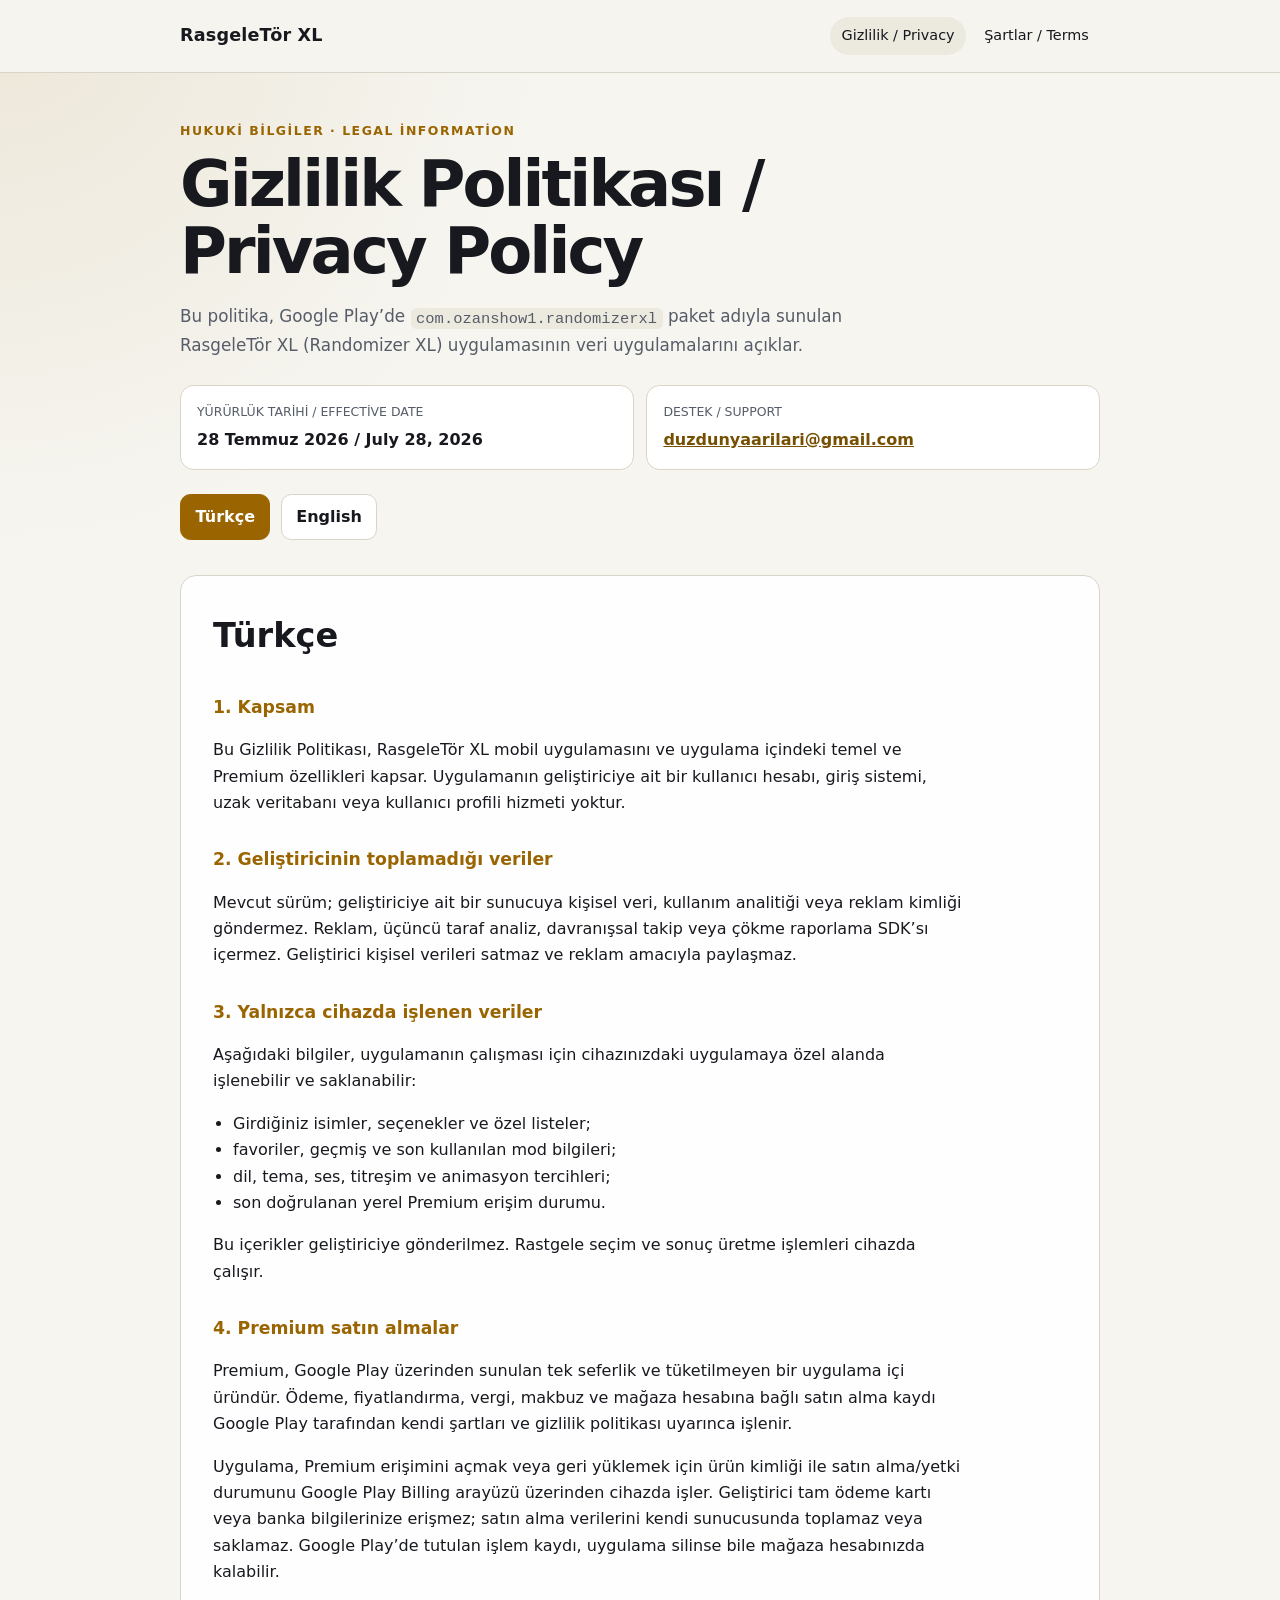
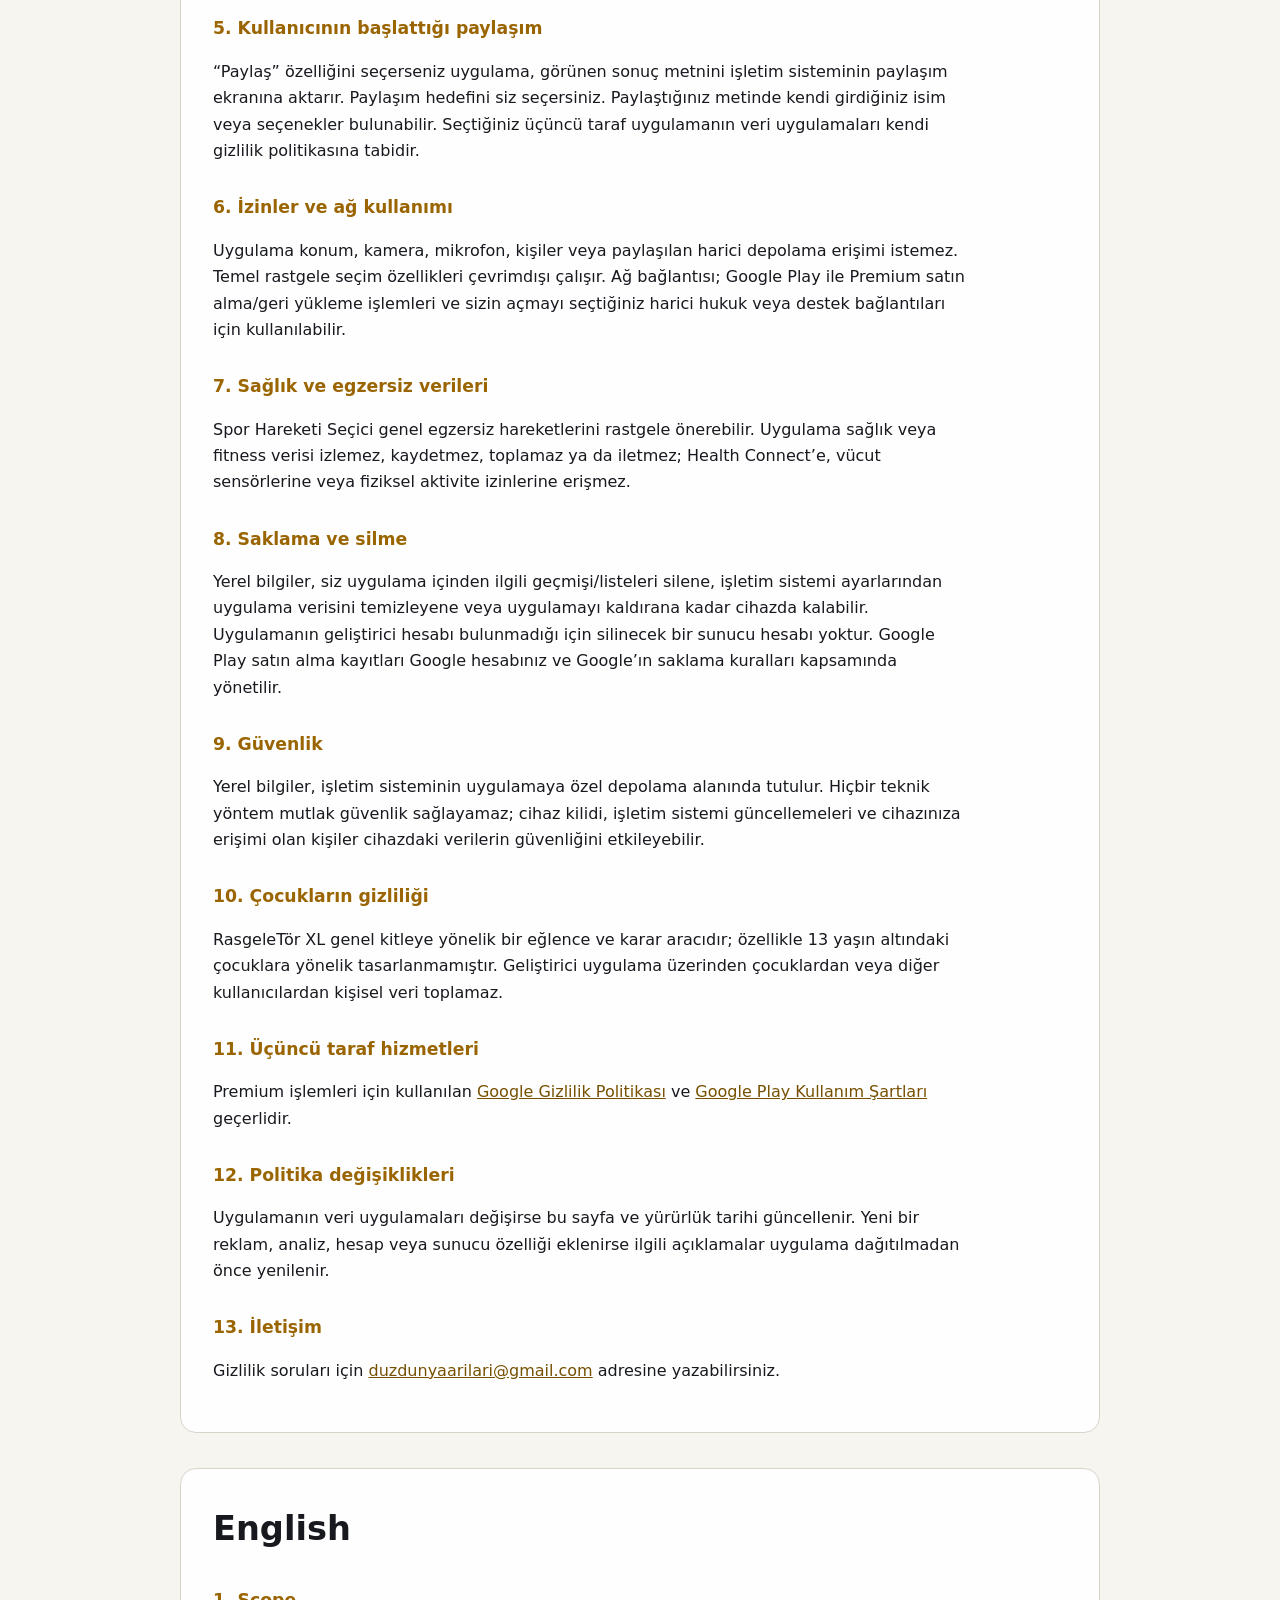
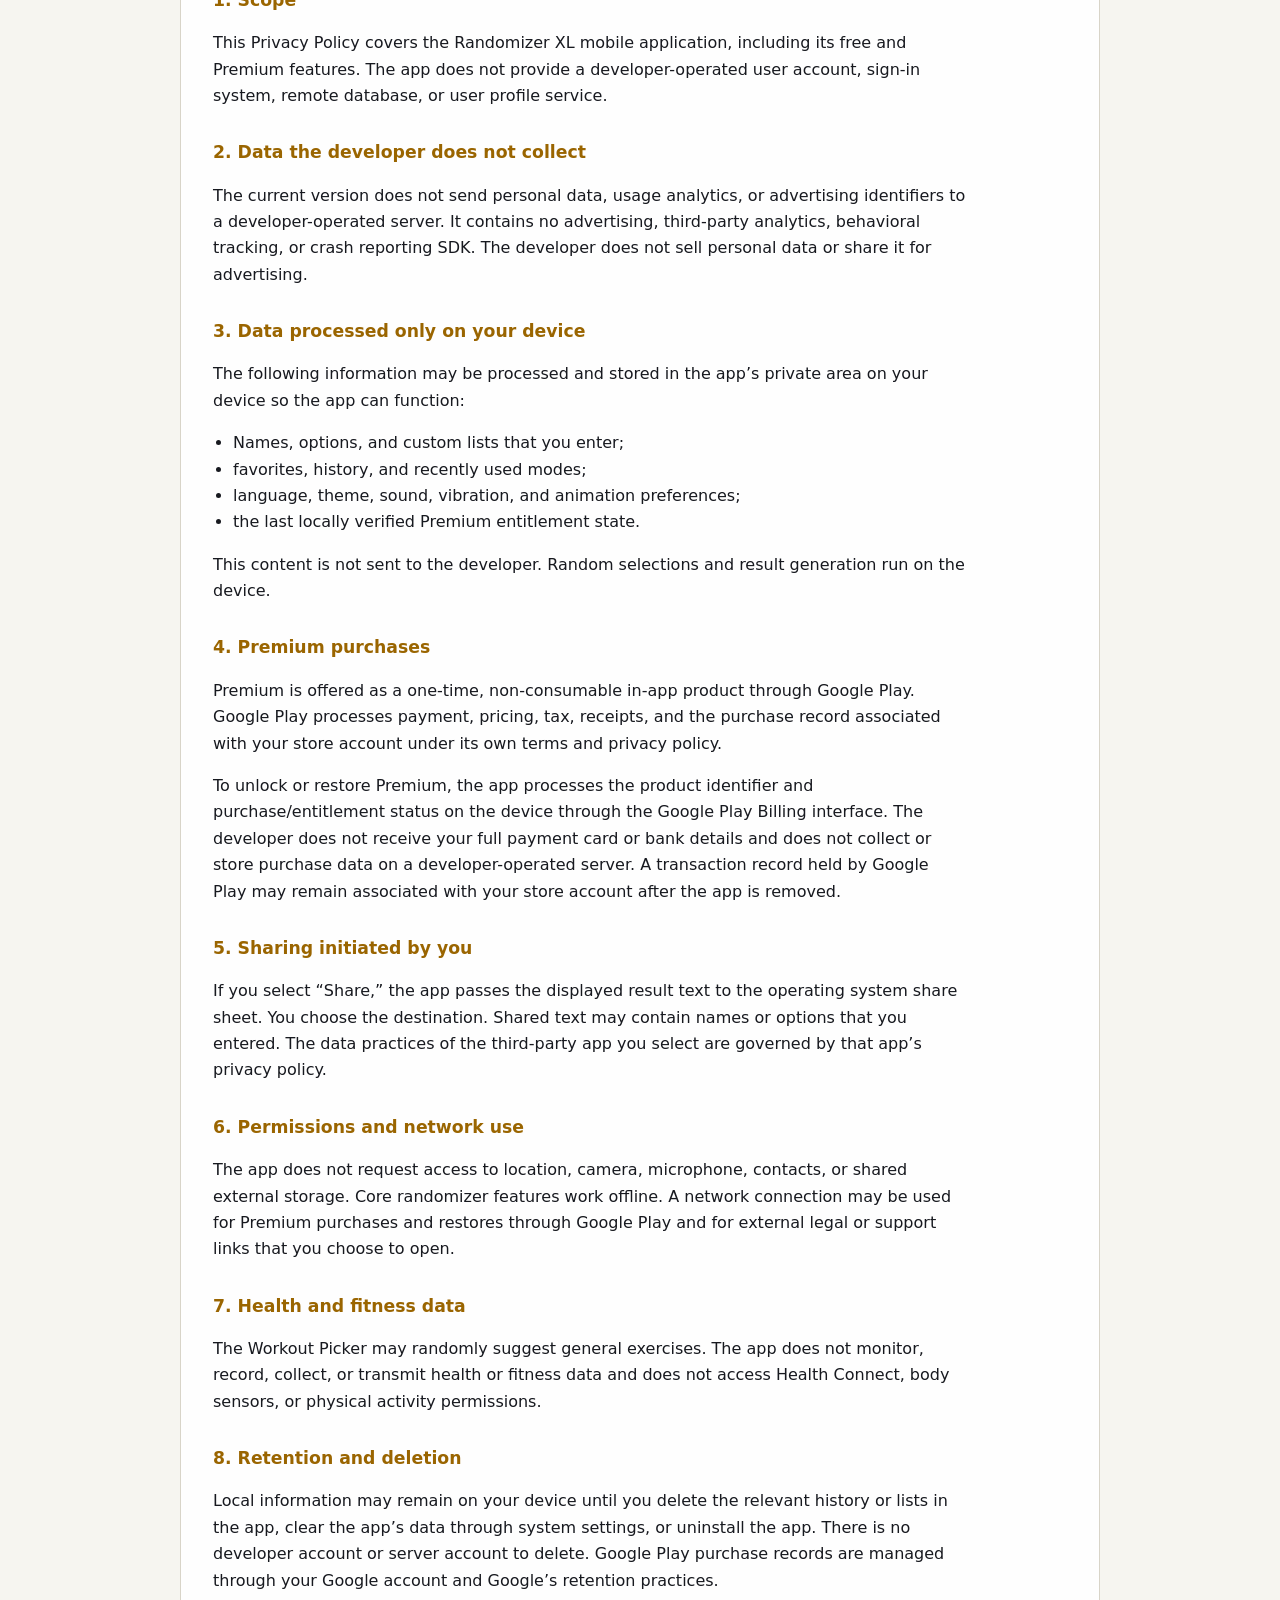
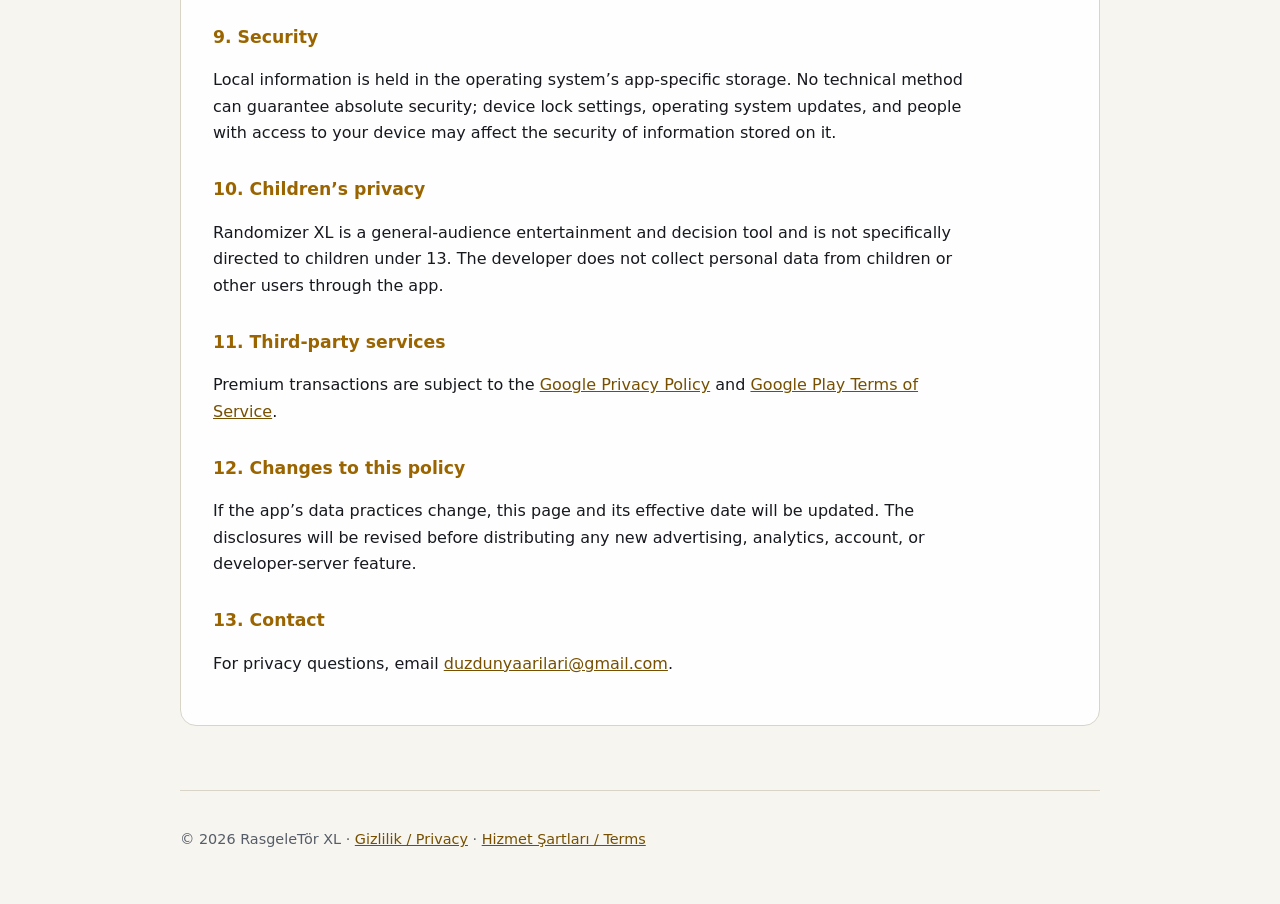
==== privacy.html @ ddd95c04 "Add RasgeleTor XL legal pages" ====
<!doctype html>
<html lang="tr">
  <head>
    <meta charset="utf-8" />
    <meta name="viewport" content="width=device-width, initial-scale=1" />
    <meta name="robots" content="noindex, nofollow, noarchive" />
    <meta
      name="description"
      content="RasgeleTör XL / Randomizer XL Gizlilik Politikası ve veri uygulamaları."
    />
    <title>Gizlilik Politikası / Privacy Policy — RasgeleTör XL</title>
    <link rel="stylesheet" href="assets/legal.css" />
  </head>
  <body>
    <a class="skip-link" href="#content">İçeriğe geç / Skip to content</a>
    <header class="site-header">
      <div class="site-header__inner">
        <a class="brand" href="./">RasgeleTör XL</a>
        <nav aria-label="Hukuki sayfalar / Legal pages">
          <a href="./" aria-current="page">Gizlilik / Privacy</a>
          <a href="terms.html">Şartlar / Terms</a>
        </nav>
      </div>
    </header>

    <main id="content">
      <section class="hero" aria-labelledby="page-title">
        <p class="eyebrow">Hukuki bilgiler · Legal information</p>
        <h1 id="page-title">Gizlilik Politikası / Privacy Policy</h1>
        <p class="lead">
          Bu politika, Google Play’de <code>com.ozanshow1.randomizerxl</code>
          paket adıyla sunulan RasgeleTör XL (Randomizer XL) uygulamasının veri
          uygulamalarını açıklar.
        </p>
        <div class="meta-grid">
          <div class="meta-card">
            <span>Yürürlük tarihi / Effective date</span>
            <strong>28 Temmuz 2026 / July 28, 2026</strong>
          </div>
          <div class="meta-card">
            <span>Destek / Support</span>
            <strong><a href="mailto:duzdunyaarilari@gmail.com">duzdunyaarilari@gmail.com</a></strong>
          </div>
        </div>
        <div class="language-jump" aria-label="Dil seçimi / Language selection">
          <a class="button button--accent" href="#turkce">Türkçe</a>
          <a class="button" href="#english" lang="en">English</a>
        </div>
      </section>

      <article id="turkce" class="policy-section" lang="tr">
        <h2>Türkçe</h2>

        <h3>1. Kapsam</h3>
        <p>
          Bu Gizlilik Politikası, RasgeleTör XL mobil uygulamasını ve uygulama
          içindeki temel ve Premium özellikleri kapsar. Uygulamanın geliştiriciye
          ait bir kullanıcı hesabı, giriş sistemi, uzak veritabanı veya kullanıcı
          profili hizmeti yoktur.
        </p>

        <h3>2. Geliştiricinin toplamadığı veriler</h3>
        <p>
          Mevcut sürüm; geliştiriciye ait bir sunucuya kişisel veri, kullanım
          analitiği veya reklam kimliği göndermez. Reklam, üçüncü taraf analiz,
          davranışsal takip veya çökme raporlama SDK’sı içermez. Geliştirici
          kişisel verileri satmaz ve reklam amacıyla paylaşmaz.
        </p>

        <h3>3. Yalnızca cihazda işlenen veriler</h3>
        <p>
          Aşağıdaki bilgiler, uygulamanın çalışması için cihazınızdaki uygulamaya
          özel alanda işlenebilir ve saklanabilir:
        </p>
        <ul>
          <li>Girdiğiniz isimler, seçenekler ve özel listeler;</li>
          <li>favoriler, geçmiş ve son kullanılan mod bilgileri;</li>
          <li>dil, tema, ses, titreşim ve animasyon tercihleri;</li>
          <li>son doğrulanan yerel Premium erişim durumu.</li>
        </ul>
        <p>
          Bu içerikler geliştiriciye gönderilmez. Rastgele seçim ve sonuç üretme
          işlemleri cihazda çalışır.
        </p>

        <h3>4. Premium satın almalar</h3>
        <p>
          Premium, Google Play üzerinden sunulan tek seferlik ve tüketilmeyen bir
          uygulama içi üründür. Ödeme, fiyatlandırma, vergi, makbuz ve mağaza
          hesabına bağlı satın alma kaydı Google Play tarafından kendi şartları
          ve gizlilik politikası uyarınca işlenir.
        </p>
        <p>
          Uygulama, Premium erişimini açmak veya geri yüklemek için ürün kimliği
          ile satın alma/yetki durumunu Google Play Billing arayüzü üzerinden
          cihazda işler. Geliştirici tam ödeme kartı veya banka bilgilerinize
          erişmez; satın alma verilerini kendi sunucusunda toplamaz veya saklamaz.
          Google Play’de tutulan işlem kaydı, uygulama silinse bile mağaza
          hesabınızda kalabilir.
        </p>

        <h3>5. Kullanıcının başlattığı paylaşım</h3>
        <p>
          “Paylaş” özelliğini seçerseniz uygulama, görünen sonuç metnini işletim
          sisteminin paylaşım ekranına aktarır. Paylaşım hedefini siz seçersiniz.
          Paylaştığınız metinde kendi girdiğiniz isim veya seçenekler bulunabilir.
          Seçtiğiniz üçüncü taraf uygulamanın veri uygulamaları kendi gizlilik
          politikasına tabidir.
        </p>

        <h3>6. İzinler ve ağ kullanımı</h3>
        <p>
          Uygulama konum, kamera, mikrofon, kişiler veya paylaşılan harici
          depolama erişimi istemez. Temel rastgele seçim özellikleri çevrimdışı
          çalışır. Ağ bağlantısı; Google Play ile Premium satın alma/geri yükleme
          işlemleri ve sizin açmayı seçtiğiniz harici hukuk veya destek
          bağlantıları için kullanılabilir.
        </p>

        <h3>7. Sağlık ve egzersiz verileri</h3>
        <p>
          Spor Hareketi Seçici genel egzersiz hareketlerini rastgele önerebilir.
          Uygulama sağlık veya fitness verisi izlemez, kaydetmez, toplamaz ya da
          iletmez; Health Connect’e, vücut sensörlerine veya fiziksel aktivite
          izinlerine erişmez.
        </p>

        <h3>8. Saklama ve silme</h3>
        <p>
          Yerel bilgiler, siz uygulama içinden ilgili geçmişi/listeleri silene,
          işletim sistemi ayarlarından uygulama verisini temizleyene veya
          uygulamayı kaldırana kadar cihazda kalabilir. Uygulamanın geliştirici
          hesabı bulunmadığı için silinecek bir sunucu hesabı yoktur. Google Play
          satın alma kayıtları Google hesabınız ve Google’ın saklama kuralları
          kapsamında yönetilir.
        </p>

        <h3>9. Güvenlik</h3>
        <p>
          Yerel bilgiler, işletim sisteminin uygulamaya özel depolama alanında
          tutulur. Hiçbir teknik yöntem mutlak güvenlik sağlayamaz; cihaz kilidi,
          işletim sistemi güncellemeleri ve cihazınıza erişimi olan kişiler
          cihazdaki verilerin güvenliğini etkileyebilir.
        </p>

        <h3>10. Çocukların gizliliği</h3>
        <p>
          RasgeleTör XL genel kitleye yönelik bir eğlence ve karar aracıdır;
          özellikle 13 yaşın altındaki çocuklara yönelik tasarlanmamıştır.
          Geliştirici uygulama üzerinden çocuklardan veya diğer kullanıcılardan
          kişisel veri toplamaz.
        </p>

        <h3>11. Üçüncü taraf hizmetleri</h3>
        <p>
          Premium işlemleri için kullanılan
          <a href="https://policies.google.com/privacy" rel="noopener noreferrer"
            >Google Gizlilik Politikası</a
          >
          ve
          <a href="https://play.google.com/about/play-terms/" rel="noopener noreferrer"
            >Google Play Kullanım Şartları</a
          >
          geçerlidir.
        </p>

        <h3>12. Politika değişiklikleri</h3>
        <p>
          Uygulamanın veri uygulamaları değişirse bu sayfa ve yürürlük tarihi
          güncellenir. Yeni bir reklam, analiz, hesap veya sunucu özelliği
          eklenirse ilgili açıklamalar uygulama dağıtılmadan önce yenilenir.
        </p>

        <h3>13. İletişim</h3>
        <p>
          Gizlilik soruları için
          <a href="mailto:duzdunyaarilari@gmail.com">duzdunyaarilari@gmail.com</a>
          adresine yazabilirsiniz.
        </p>
      </article>

      <article id="english" class="policy-section" lang="en">
        <h2>English</h2>

        <h3>1. Scope</h3>
        <p>
          This Privacy Policy covers the Randomizer XL mobile application,
          including its free and Premium features. The app does not provide a
          developer-operated user account, sign-in system, remote database, or
          user profile service.
        </p>

        <h3>2. Data the developer does not collect</h3>
        <p>
          The current version does not send personal data, usage analytics, or
          advertising identifiers to a developer-operated server. It contains no
          advertising, third-party analytics, behavioral tracking, or crash
          reporting SDK. The developer does not sell personal data or share it
          for advertising.
        </p>

        <h3>3. Data processed only on your device</h3>
        <p>
          The following information may be processed and stored in the app’s
          private area on your device so the app can function:
        </p>
        <ul>
          <li>Names, options, and custom lists that you enter;</li>
          <li>favorites, history, and recently used modes;</li>
          <li>language, theme, sound, vibration, and animation preferences;</li>
          <li>the last locally verified Premium entitlement state.</li>
        </ul>
        <p>
          This content is not sent to the developer. Random selections and result
          generation run on the device.
        </p>

        <h3>4. Premium purchases</h3>
        <p>
          Premium is offered as a one-time, non-consumable in-app product through
          Google Play. Google Play processes payment, pricing, tax, receipts, and
          the purchase record associated with your store account under its own
          terms and privacy policy.
        </p>
        <p>
          To unlock or restore Premium, the app processes the product identifier
          and purchase/entitlement status on the device through the Google Play
          Billing interface. The developer does not receive your full payment
          card or bank details and does not collect or store purchase data on a
          developer-operated server. A transaction record held by Google Play may
          remain associated with your store account after the app is removed.
        </p>

        <h3>5. Sharing initiated by you</h3>
        <p>
          If you select “Share,” the app passes the displayed result text to the
          operating system share sheet. You choose the destination. Shared text
          may contain names or options that you entered. The data practices of
          the third-party app you select are governed by that app’s privacy
          policy.
        </p>

        <h3>6. Permissions and network use</h3>
        <p>
          The app does not request access to location, camera, microphone,
          contacts, or shared external storage. Core randomizer features work
          offline. A network connection may be used for Premium purchases and
          restores through Google Play and for external legal or support links
          that you choose to open.
        </p>

        <h3>7. Health and fitness data</h3>
        <p>
          The Workout Picker may randomly suggest general exercises. The app
          does not monitor, record, collect, or transmit health or fitness data
          and does not access Health Connect, body sensors, or physical activity
          permissions.
        </p>

        <h3>8. Retention and deletion</h3>
        <p>
          Local information may remain on your device until you delete the
          relevant history or lists in the app, clear the app’s data through
          system settings, or uninstall the app. There is no developer account
          or server account to delete. Google Play purchase records are managed
          through your Google account and Google’s retention practices.
        </p>

        <h3>9. Security</h3>
        <p>
          Local information is held in the operating system’s app-specific
          storage. No technical method can guarantee absolute security; device
          lock settings, operating system updates, and people with access to your
          device may affect the security of information stored on it.
        </p>

        <h3>10. Children’s privacy</h3>
        <p>
          Randomizer XL is a general-audience entertainment and decision tool
          and is not specifically directed to children under 13. The developer
          does not collect personal data from children or other users through the
          app.
        </p>

        <h3>11. Third-party services</h3>
        <p>
          Premium transactions are subject to the
          <a href="https://policies.google.com/privacy" rel="noopener noreferrer"
            >Google Privacy Policy</a
          >
          and
          <a href="https://play.google.com/about/play-terms/" rel="noopener noreferrer"
            >Google Play Terms of Service</a
          >.
        </p>

        <h3>12. Changes to this policy</h3>
        <p>
          If the app’s data practices change, this page and its effective date
          will be updated. The disclosures will be revised before distributing
          any new advertising, analytics, account, or developer-server feature.
        </p>

        <h3>13. Contact</h3>
        <p>
          For privacy questions, email
          <a href="mailto:duzdunyaarilari@gmail.com">duzdunyaarilari@gmail.com</a>.
        </p>
      </article>
    </main>

    <footer class="site-footer">
      <p>
        © 2026 RasgeleTör XL ·
        <a href="./">Gizlilik / Privacy</a> ·
        <a href="terms.html">Hizmet Şartları / Terms</a>
      </p>
    </footer>
  </body>
</html>
---- assets/legal.css ----
:root {
  color-scheme: light dark;
  --bg: #0f1115;
  --surface: #171a21;
  --surface-soft: #20242d;
  --text: #f7f7f4;
  --muted: #b8bdc7;
  --accent: #f6c453;
  --accent-ink: #211a09;
  --border: #323744;
  --link: #ffd979;
  --max-width: 920px;
}

* {
  box-sizing: border-box;
}

html {
  scroll-behavior: smooth;
}

body {
  margin: 0;
  background:
    radial-gradient(circle at top left, rgba(246, 196, 83, 0.12), transparent 34rem),
    var(--bg);
  color: var(--text);
  font-family:
    Inter, ui-sans-serif, system-ui, -apple-system, BlinkMacSystemFont, "Segoe UI",
    sans-serif;
  line-height: 1.65;
}

a {
  color: var(--link);
}

a:hover,
a:focus-visible {
  text-decoration-thickness: 2px;
  text-underline-offset: 3px;
}

.skip-link {
  position: absolute;
  top: -4rem;
  left: 1rem;
  z-index: 10;
  padding: 0.75rem 1rem;
  border-radius: 0.5rem;
  background: var(--accent);
  color: var(--accent-ink);
  font-weight: 700;
}

.skip-link:focus {
  top: 1rem;
}

.site-header {
  border-bottom: 1px solid var(--border);
  background: rgba(15, 17, 21, 0.92);
}

.site-header__inner,
main,
.site-footer {
  width: min(calc(100% - 2rem), var(--max-width));
  margin-inline: auto;
}

.site-header__inner {
  display: flex;
  align-items: center;
  justify-content: space-between;
  gap: 1rem;
  min-height: 4.5rem;
}

.brand {
  color: var(--text);
  font-size: 1.1rem;
  font-weight: 800;
  letter-spacing: 0.01em;
  text-decoration: none;
}

nav {
  display: flex;
  flex-wrap: wrap;
  gap: 0.45rem;
}

nav a {
  padding: 0.45rem 0.7rem;
  border-radius: 999px;
  color: var(--text);
  font-size: 0.9rem;
  text-decoration: none;
}

nav a[aria-current="page"],
nav a:hover {
  background: var(--surface-soft);
}

main {
  padding-block: 3rem 4rem;
}

.hero {
  margin-bottom: 2rem;
}

.eyebrow {
  margin: 0 0 0.6rem;
  color: var(--accent);
  font-size: 0.78rem;
  font-weight: 800;
  letter-spacing: 0.12em;
  text-transform: uppercase;
}

h1 {
  max-width: 18ch;
  margin: 0;
  font-size: clamp(2.1rem, 6vw, 4rem);
  line-height: 1.04;
  letter-spacing: -0.045em;
}

.lead {
  max-width: 68ch;
  margin: 1.2rem 0 0;
  color: var(--muted);
  font-size: 1.05rem;
}

.meta-grid {
  display: grid;
  grid-template-columns: repeat(auto-fit, minmax(14rem, 1fr));
  gap: 0.8rem;
  margin: 1.6rem 0 0;
}

.meta-card {
  padding: 1rem;
  border: 1px solid var(--border);
  border-radius: 0.85rem;
  background: var(--surface);
}

.meta-card strong,
.meta-card span {
  display: block;
}

.meta-card span {
  margin-bottom: 0.25rem;
  color: var(--muted);
  font-size: 0.78rem;
  text-transform: uppercase;
}

.language-jump {
  display: flex;
  flex-wrap: wrap;
  gap: 0.65rem;
  margin: 1.5rem 0 0;
}

.button {
  display: inline-flex;
  align-items: center;
  min-height: 2.6rem;
  padding: 0.55rem 0.9rem;
  border: 1px solid var(--border);
  border-radius: 0.65rem;
  background: var(--surface);
  color: var(--text);
  font-weight: 700;
  text-decoration: none;
}

.button--accent {
  border-color: var(--accent);
  background: var(--accent);
  color: var(--accent-ink);
}

.policy-section {
  margin-top: 2.2rem;
  padding: clamp(1.2rem, 4vw, 2rem);
  border: 1px solid var(--border);
  border-radius: 1rem;
  background: rgba(23, 26, 33, 0.92);
}

.policy-section h2 {
  margin: 0 0 1rem;
  font-size: clamp(1.5rem, 4vw, 2.1rem);
}

.policy-section h3 {
  margin: 1.8rem 0 0.5rem;
  color: var(--accent);
  font-size: 1.08rem;
}

.policy-section p,
.policy-section li {
  max-width: 74ch;
}

.policy-section ul {
  padding-left: 1.25rem;
}

.notice {
  margin: 1.4rem 0;
  padding: 1rem 1.1rem;
  border-left: 4px solid var(--accent);
  border-radius: 0.4rem;
  background: var(--surface-soft);
}

code {
  padding: 0.12rem 0.35rem;
  border-radius: 0.35rem;
  background: var(--surface-soft);
  font-size: 0.92em;
}

.site-footer {
  padding-block: 1.4rem 2.4rem;
  border-top: 1px solid var(--border);
  color: var(--muted);
  font-size: 0.9rem;
}

@media (max-width: 640px) {
  .site-header__inner {
    align-items: flex-start;
    flex-direction: column;
    padding-block: 0.9rem;
  }

  main {
    padding-top: 2.2rem;
  }
}

@media (prefers-color-scheme: light) {
  :root {
    --bg: #f6f5f0;
    --surface: #ffffff;
    --surface-soft: #ece9df;
    --text: #17191f;
    --muted: #565d68;
    --accent: #9a6500;
    --accent-ink: #ffffff;
    --border: #d8d4c8;
    --link: #765000;
  }

  body {
    background:
      radial-gradient(circle at top left, rgba(154, 101, 0, 0.1), transparent 34rem),
      var(--bg);
  }

  .site-header {
    background: rgba(246, 245, 240, 0.94);
  }

  .policy-section {
    background: rgba(255, 255, 255, 0.94);
  }
}
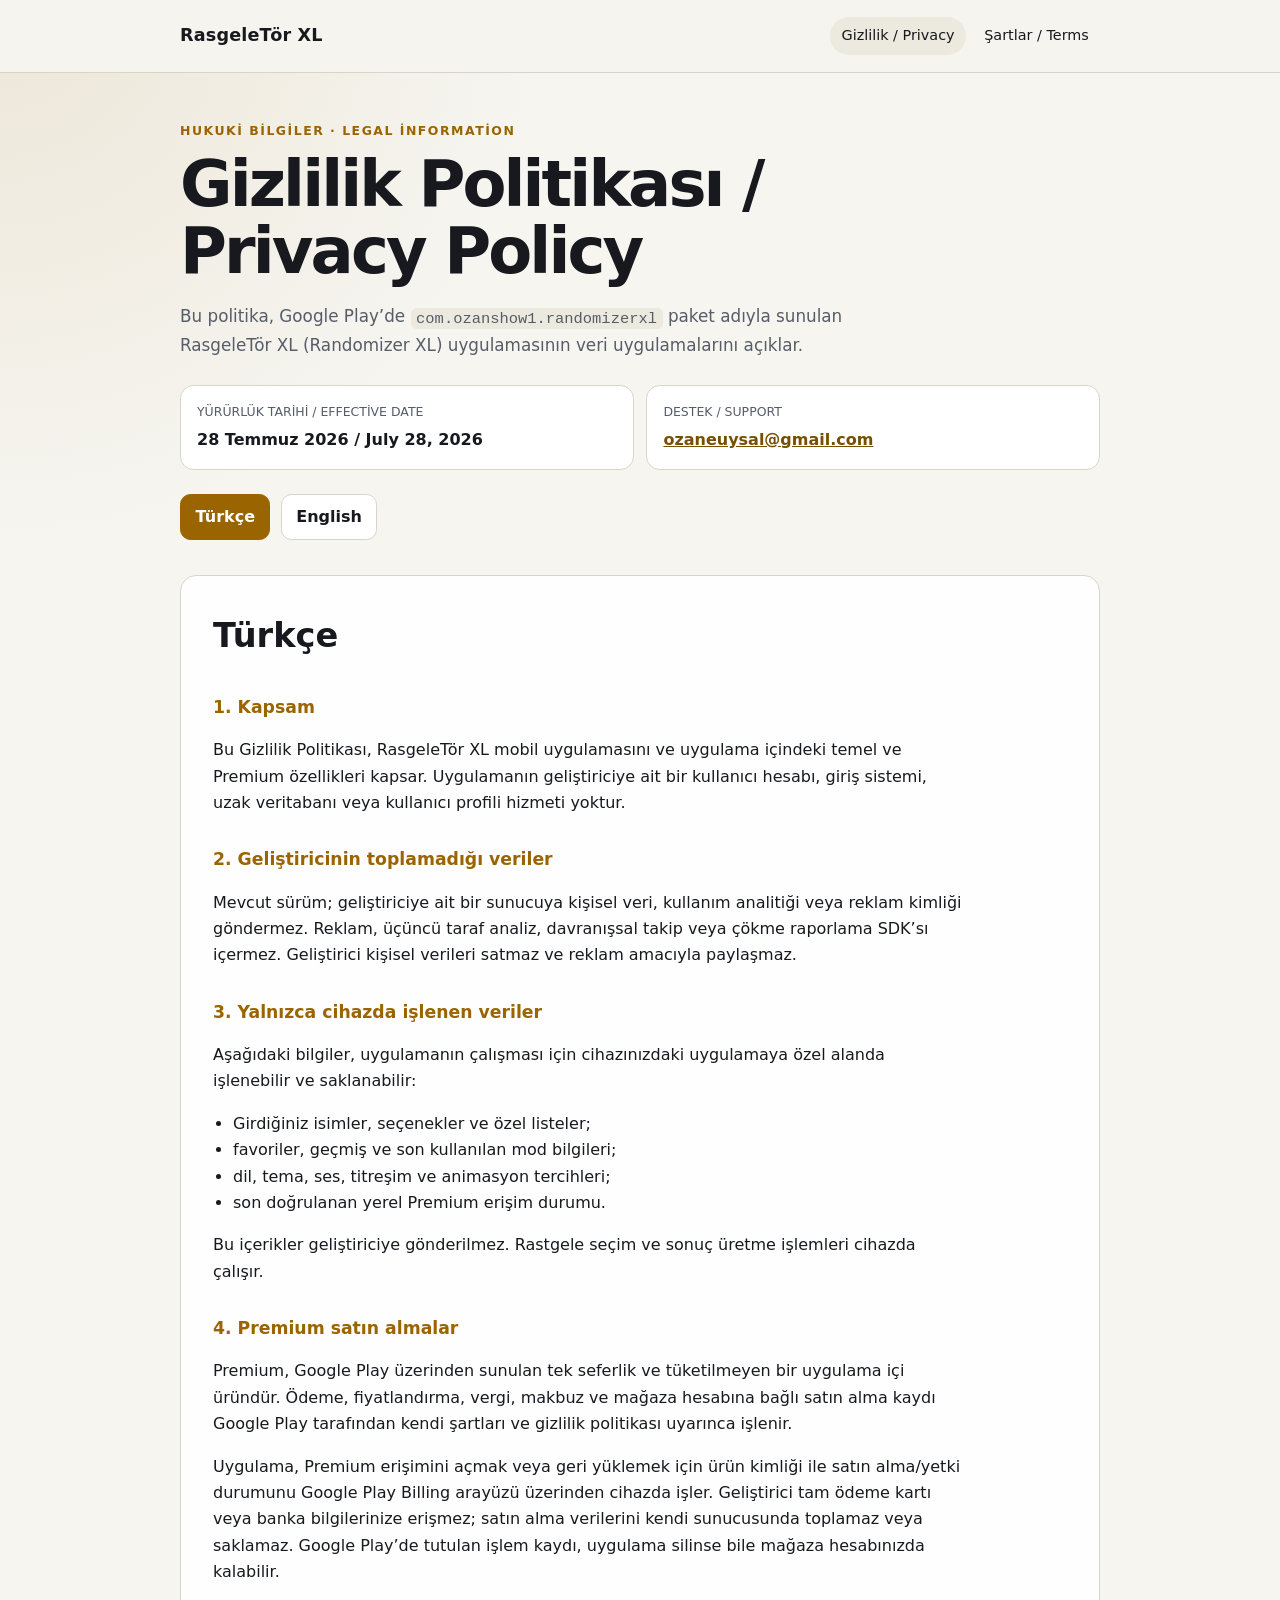
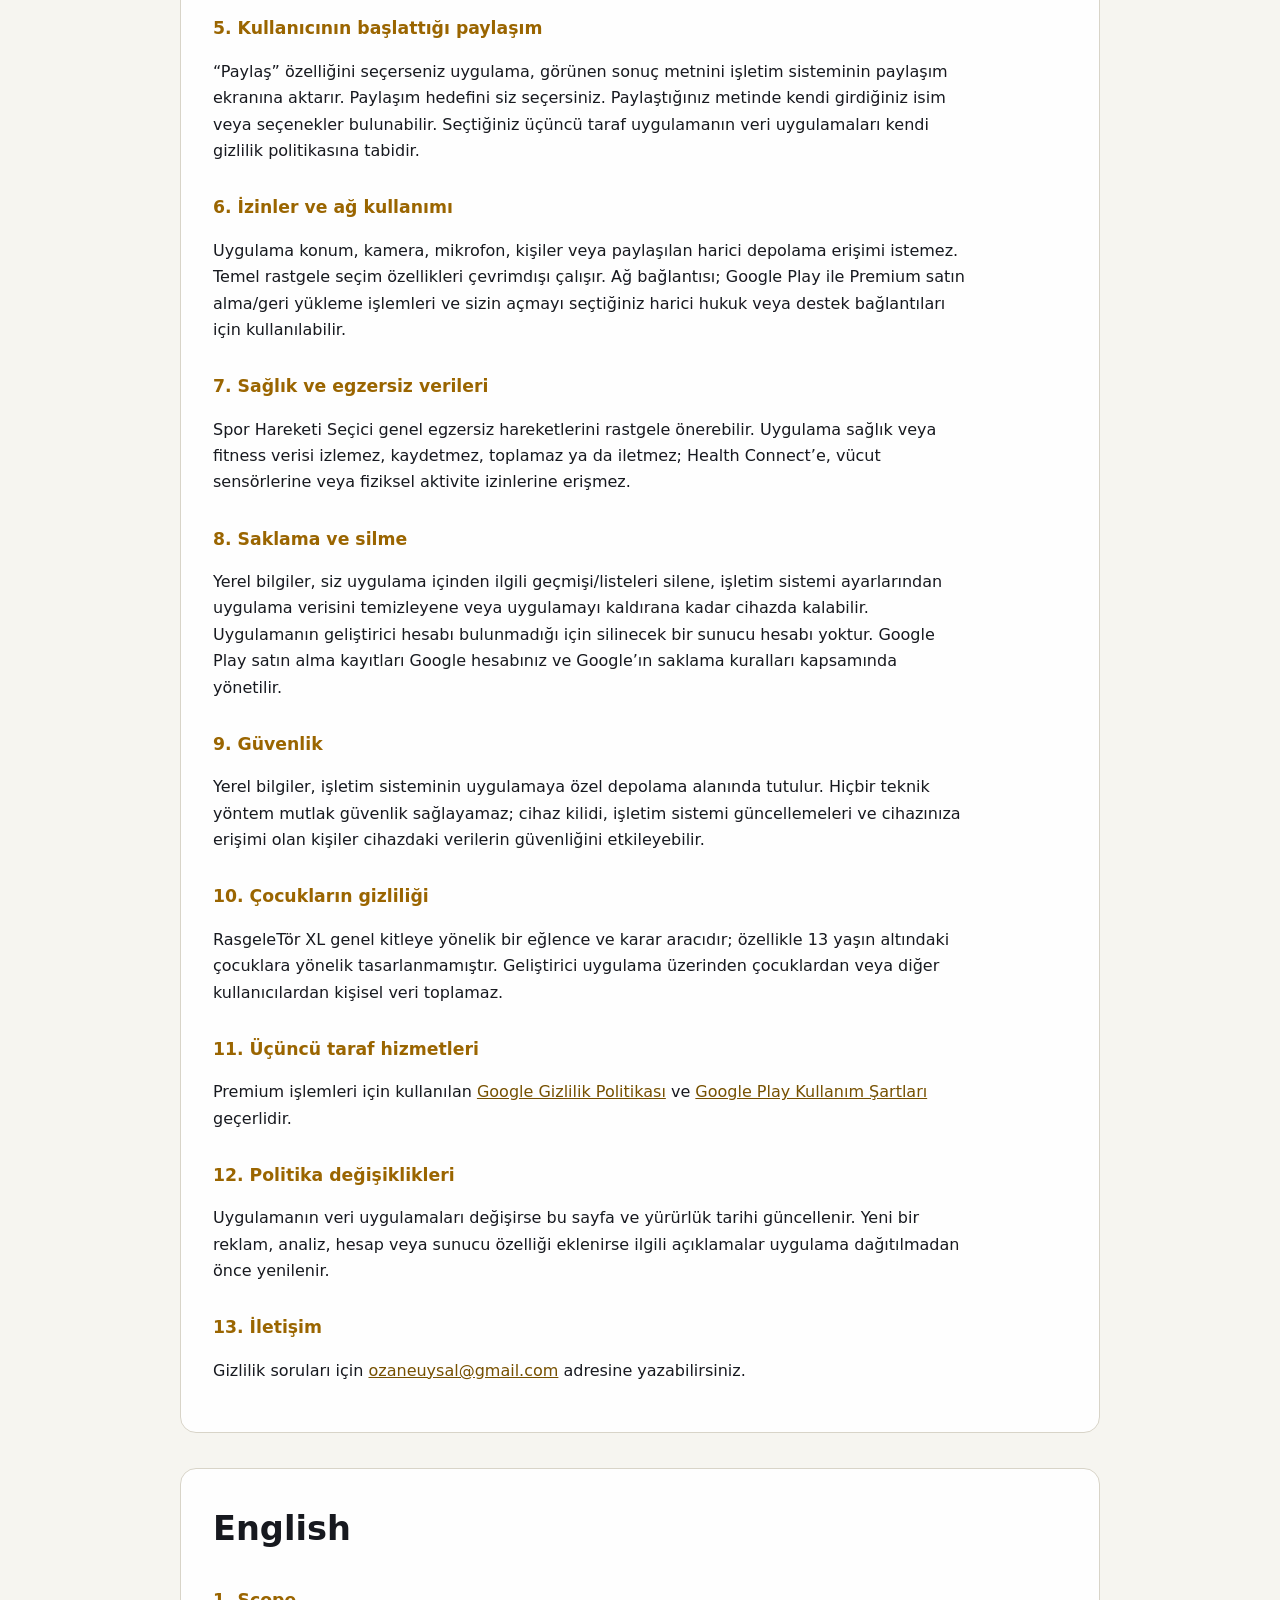
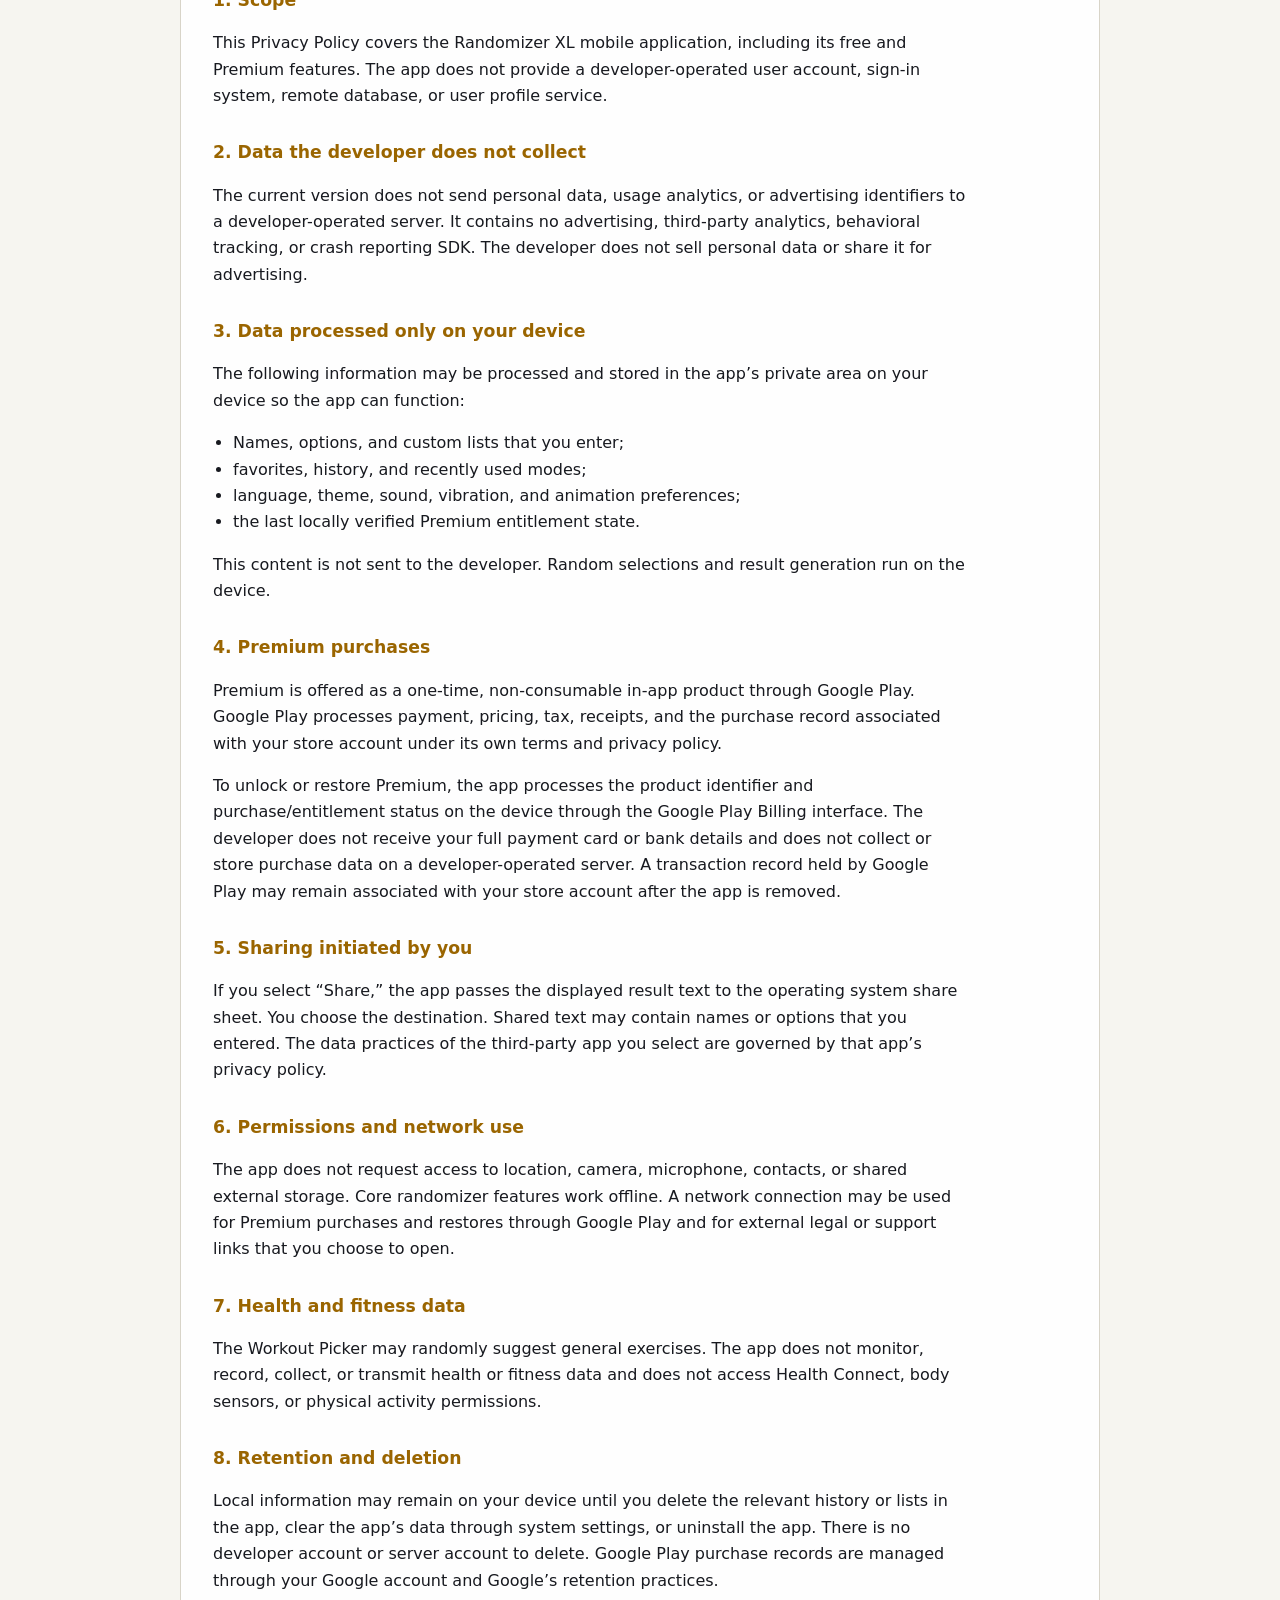
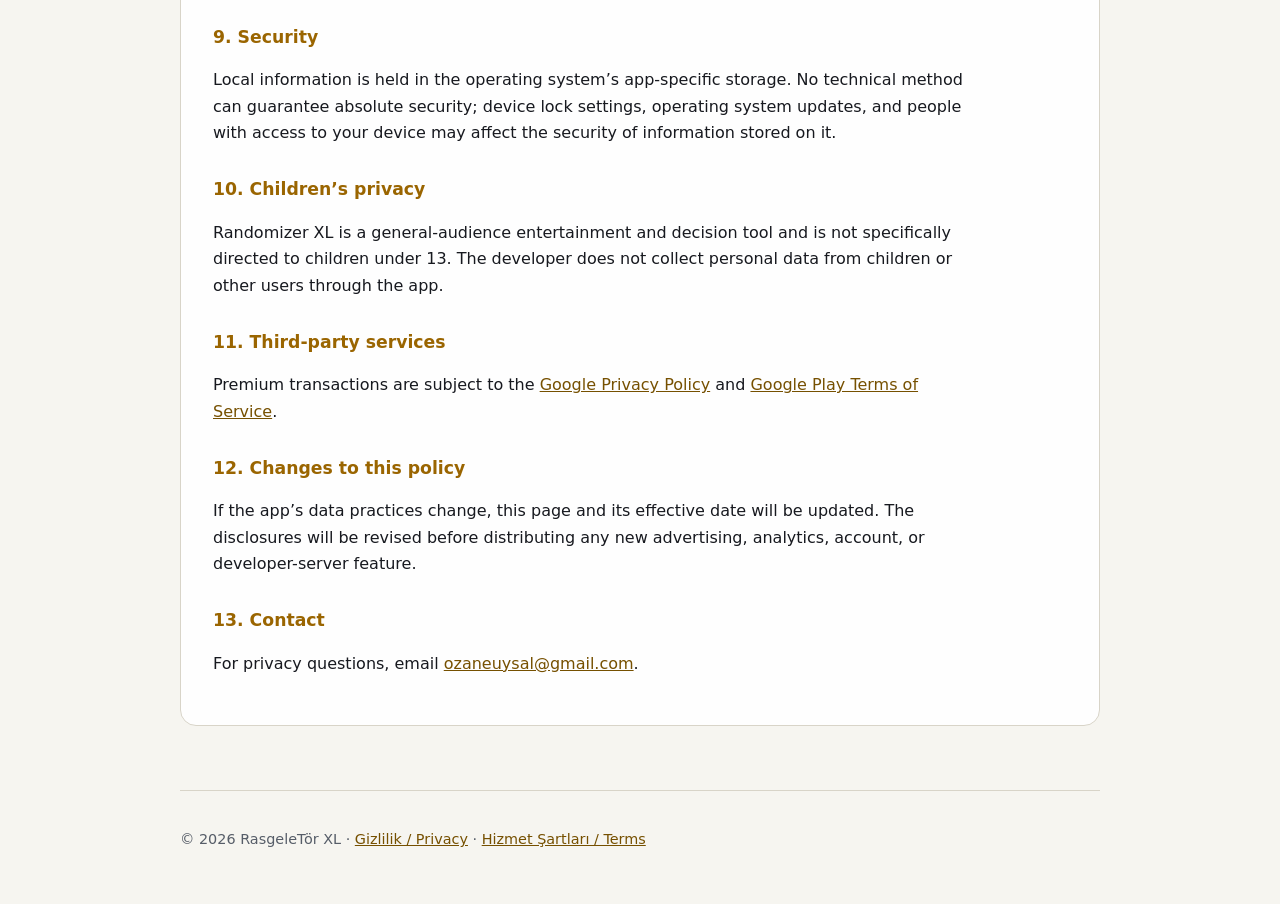
==== commit 958aef19: "Use current contact and clarify no gambling" ====
--- a/privacy.html
+++ b/privacy.html
@@ -9,6 +9,7 @@
       content="RasgeleTör XL / Randomizer XL Gizlilik Politikası ve veri uygulamaları."
     />
     <title>Gizlilik Politikası / Privacy Policy — RasgeleTör XL</title>
+    <link rel="icon" href="data:," />
     <link rel="stylesheet" href="assets/legal.css" />
   </head>
   <body>
@@ -39,7 +40,7 @@
           </div>
           <div class="meta-card">
             <span>Destek / Support</span>
-            <strong><a href="mailto:duzdunyaarilari@gmail.com">duzdunyaarilari@gmail.com</a></strong>
+            <strong><a href="mailto:ozaneuysal@gmail.com">ozaneuysal@gmail.com</a></strong>
           </div>
         </div>
         <div class="language-jump" aria-label="Dil seçimi / Language selection">
@@ -174,7 +175,7 @@
         <h3>13. İletişim</h3>
         <p>
           Gizlilik soruları için
-          <a href="mailto:duzdunyaarilari@gmail.com">duzdunyaarilari@gmail.com</a>
+          <a href="mailto:ozaneuysal@gmail.com">ozaneuysal@gmail.com</a>
           adresine yazabilirsiniz.
         </p>
       </article>
@@ -304,7 +305,7 @@
         <h3>13. Contact</h3>
         <p>
           For privacy questions, email
-          <a href="mailto:duzdunyaarilari@gmail.com">duzdunyaarilari@gmail.com</a>.
+          <a href="mailto:ozaneuysal@gmail.com">ozaneuysal@gmail.com</a>.
         </p>
       </article>
     </main>
--- a/assets/legal.css
+++ b/assets/legal.css
@@ -22,6 +22,7 @@
 
 body {
   margin: 0;
+  overflow-x: hidden;
   background:
     radial-gradient(circle at top left, rgba(246, 196, 83, 0.12), transparent 34rem),
     var(--bg);
@@ -128,6 +129,7 @@
   font-size: clamp(2.1rem, 6vw, 4rem);
   line-height: 1.04;
   letter-spacing: -0.045em;
+  overflow-wrap: anywhere;
 }
 
 .lead {
@@ -145,6 +147,7 @@
 }
 
 .meta-card {
+  min-width: 0;
   padding: 1rem;
   border: 1px solid var(--border);
   border-radius: 0.85rem;
@@ -154,6 +157,11 @@
 .meta-card strong,
 .meta-card span {
   display: block;
+}
+
+.meta-card strong,
+.meta-card a {
+  overflow-wrap: anywhere;
 }
 
 .meta-card span {
@@ -190,6 +198,7 @@
 }
 
 .policy-section {
+  min-width: 0;
   margin-top: 2.2rem;
   padding: clamp(1.2rem, 4vw, 2rem);
   border: 1px solid var(--border);
@@ -211,6 +220,7 @@
 .policy-section p,
 .policy-section li {
   max-width: 74ch;
+  overflow-wrap: anywhere;
 }
 
 .policy-section ul {
@@ -230,6 +240,8 @@
   border-radius: 0.35rem;
   background: var(--surface-soft);
   font-size: 0.92em;
+  overflow-wrap: anywhere;
+  white-space: normal;
 }
 
 .site-footer {
@@ -248,6 +260,14 @@
 
   main {
     padding-top: 2.2rem;
+  }
+
+  .meta-grid {
+    grid-template-columns: minmax(0, 1fr);
+  }
+
+  .policy-section {
+    padding: 1.1rem;
   }
 }
 
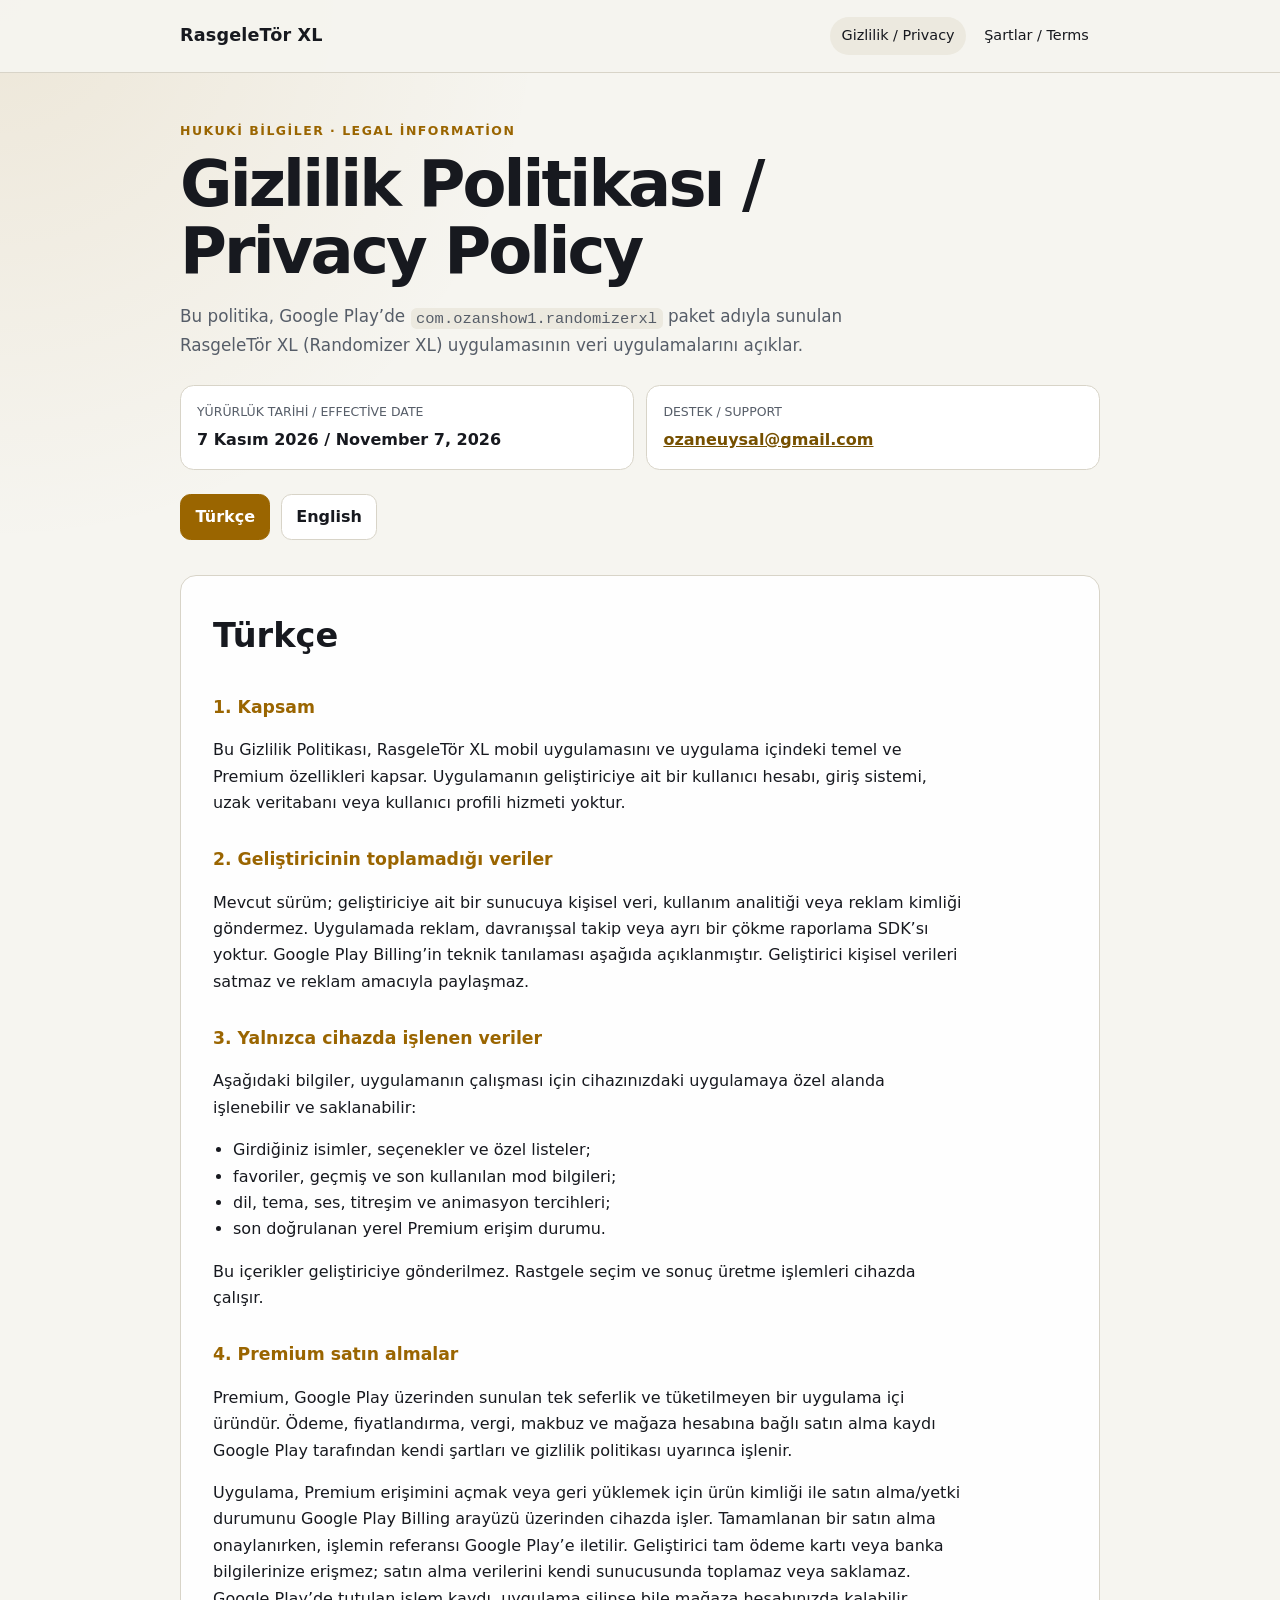
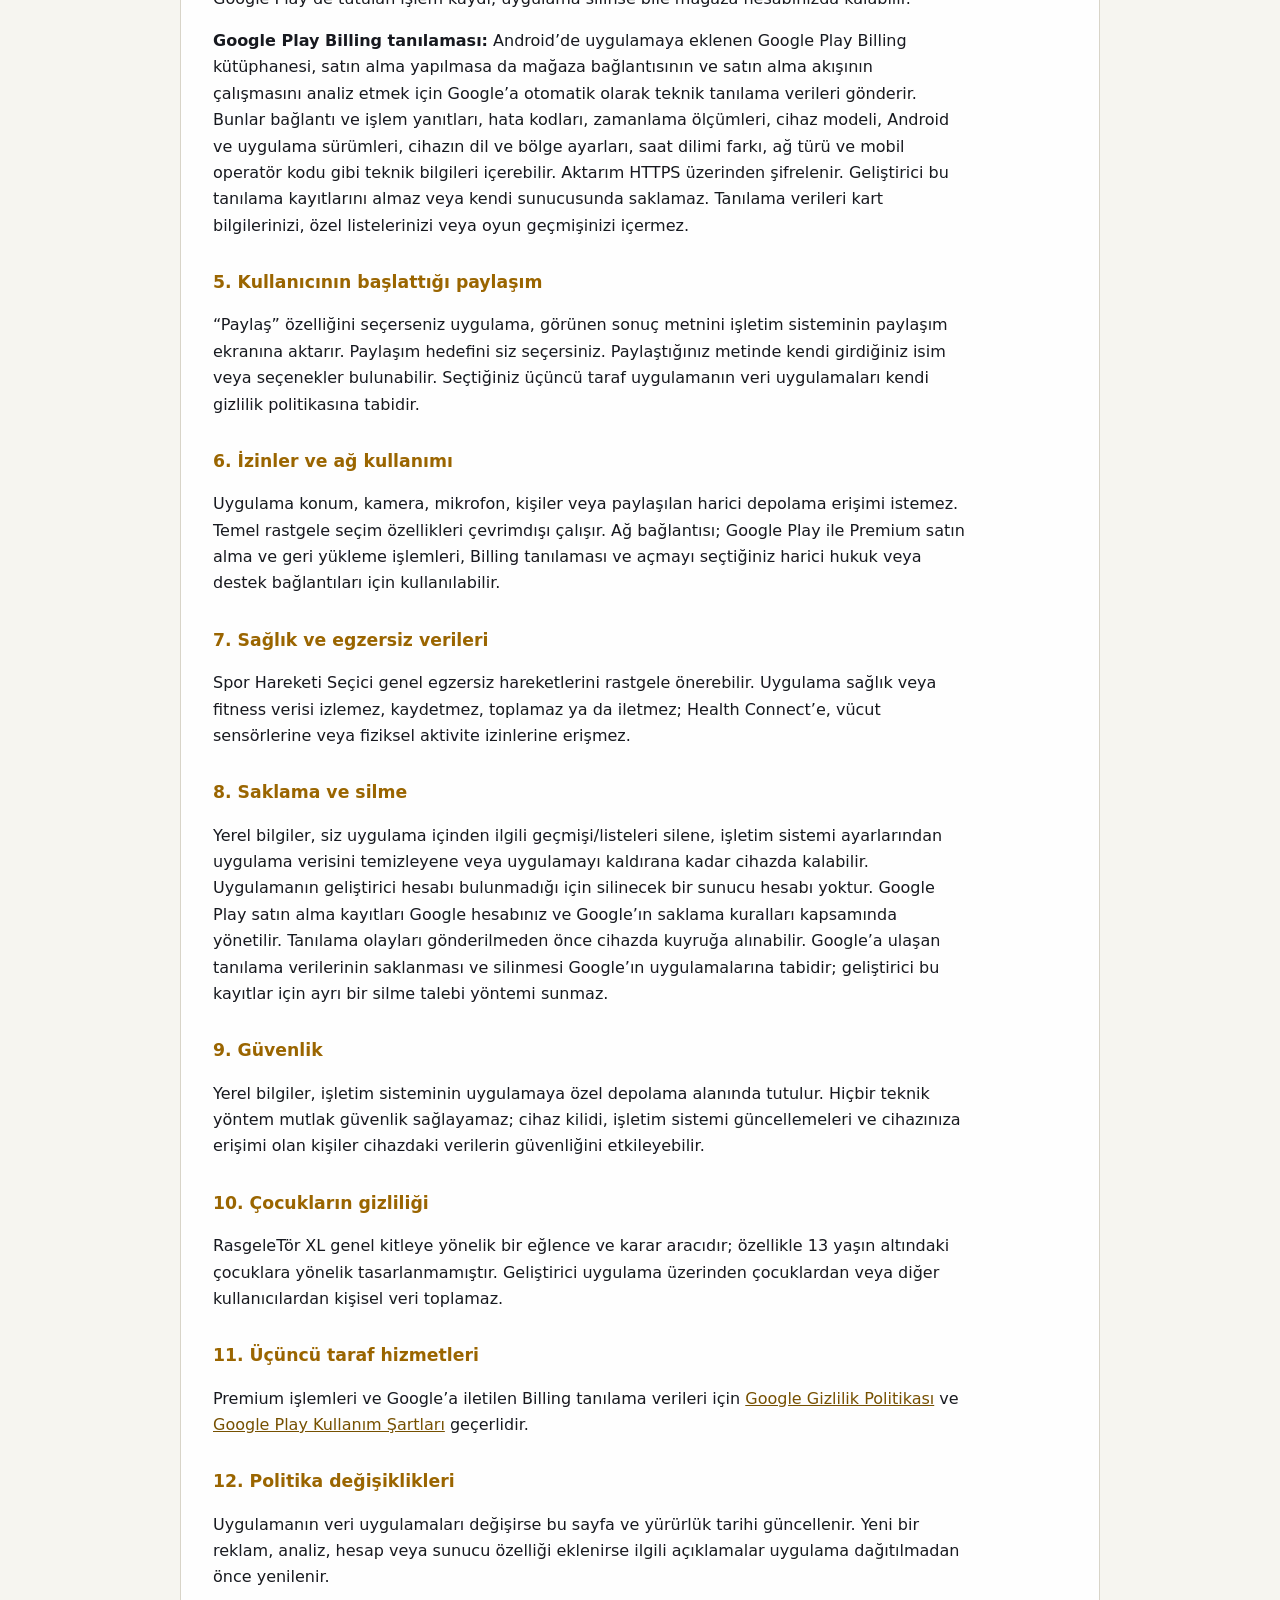
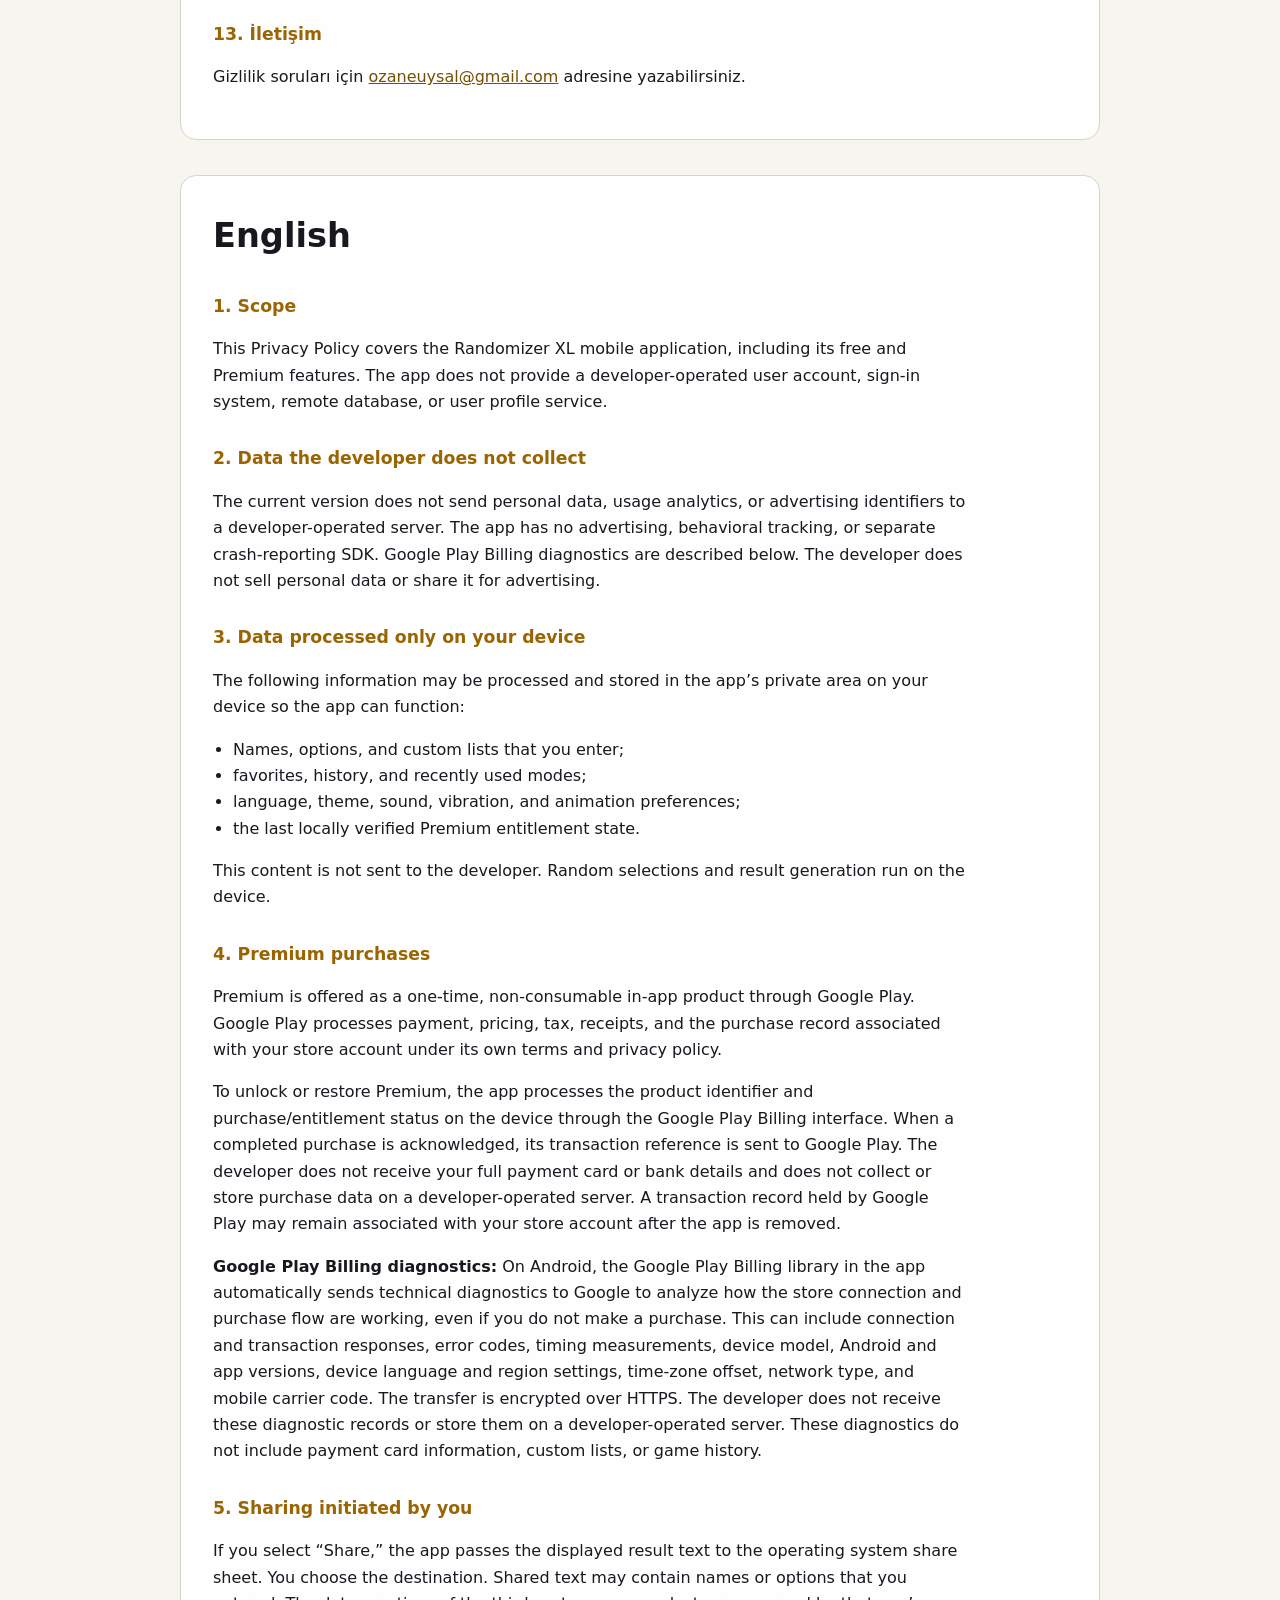
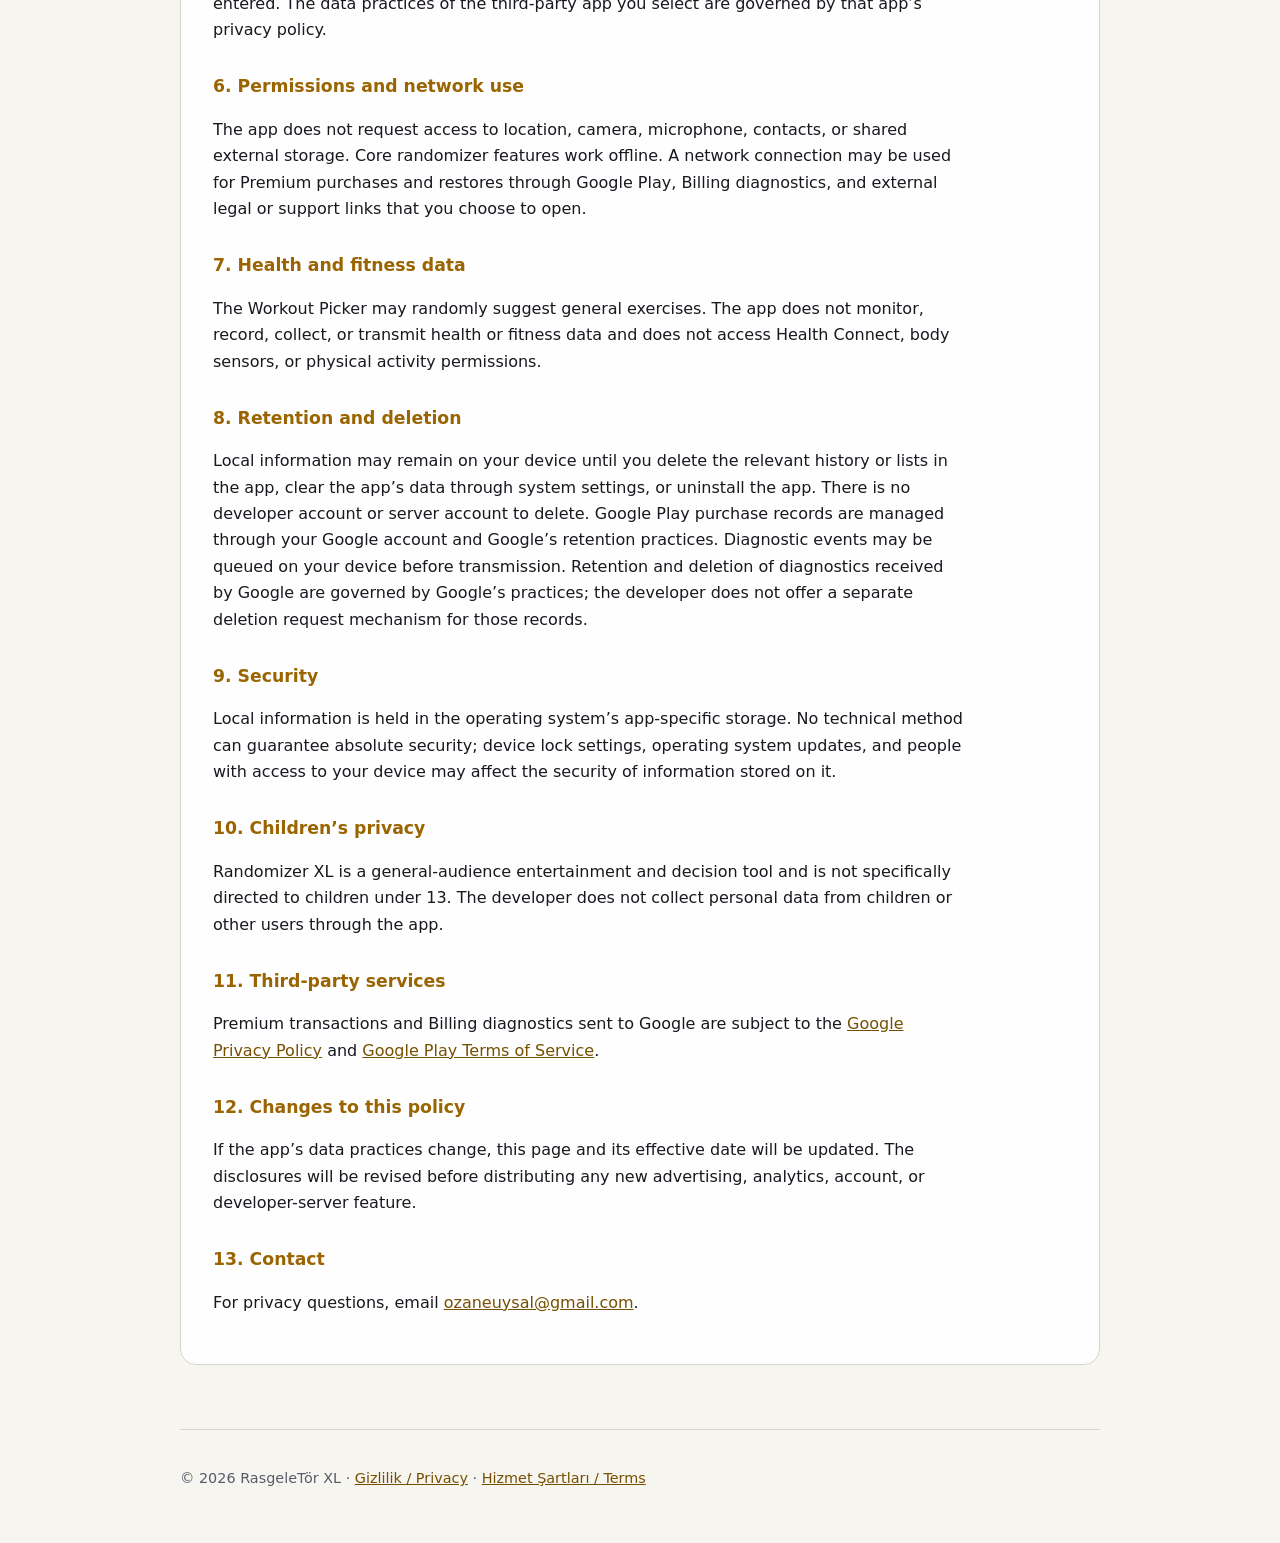
==== commit 38a7fbdc: "Disclose Google Play Billing diagnostics" ====
--- a/privacy.html
+++ b/privacy.html
@@ -36,7 +36,7 @@
         <div class="meta-grid">
           <div class="meta-card">
             <span>Yürürlük tarihi / Effective date</span>
-            <strong>28 Temmuz 2026 / July 28, 2026</strong>
+            <strong>7 Kasım 2026 / November 7, 2026</strong>
           </div>
           <div class="meta-card">
             <span>Destek / Support</span>
@@ -63,9 +63,10 @@
         <h3>2. Geliştiricinin toplamadığı veriler</h3>
         <p>
           Mevcut sürüm; geliştiriciye ait bir sunucuya kişisel veri, kullanım
-          analitiği veya reklam kimliği göndermez. Reklam, üçüncü taraf analiz,
-          davranışsal takip veya çökme raporlama SDK’sı içermez. Geliştirici
-          kişisel verileri satmaz ve reklam amacıyla paylaşmaz.
+          analitiği veya reklam kimliği göndermez. Uygulamada reklam,
+          davranışsal takip veya ayrı bir çökme raporlama SDK’sı yoktur.
+          Google Play Billing’in teknik tanılaması aşağıda açıklanmıştır.
+          Geliştirici kişisel verileri satmaz ve reklam amacıyla paylaşmaz.
         </p>
 
         <h3>3. Yalnızca cihazda işlenen veriler</h3>
@@ -94,10 +95,25 @@
         <p>
           Uygulama, Premium erişimini açmak veya geri yüklemek için ürün kimliği
           ile satın alma/yetki durumunu Google Play Billing arayüzü üzerinden
-          cihazda işler. Geliştirici tam ödeme kartı veya banka bilgilerinize
-          erişmez; satın alma verilerini kendi sunucusunda toplamaz veya saklamaz.
+          cihazda işler. Tamamlanan bir satın alma onaylanırken, işlemin
+          referansı Google Play’e iletilir. Geliştirici tam ödeme kartı veya
+          banka bilgilerinize erişmez; satın alma verilerini kendi sunucusunda
+          toplamaz veya saklamaz.
           Google Play’de tutulan işlem kaydı, uygulama silinse bile mağaza
           hesabınızda kalabilir.
+        </p>
+        <p>
+          <strong>Google Play Billing tanılaması:</strong> Android’de uygulamaya
+          eklenen Google Play Billing kütüphanesi, satın alma yapılmasa da
+          mağaza bağlantısının ve satın alma akışının çalışmasını analiz etmek
+          için Google’a otomatik olarak teknik tanılama verileri gönderir.
+          Bunlar bağlantı ve işlem yanıtları, hata kodları, zamanlama ölçümleri,
+          cihaz modeli, Android ve uygulama sürümleri, cihazın dil ve bölge
+          ayarları, saat dilimi farkı, ağ türü ve mobil operatör kodu gibi
+          teknik bilgileri içerebilir. Aktarım HTTPS üzerinden şifrelenir. Geliştirici
+          bu tanılama kayıtlarını almaz veya kendi sunucusunda saklamaz.
+          Tanılama verileri kart bilgilerinizi, özel listelerinizi veya oyun
+          geçmişinizi içermez.
         </p>
 
         <h3>5. Kullanıcının başlattığı paylaşım</h3>
@@ -113,9 +129,9 @@
         <p>
           Uygulama konum, kamera, mikrofon, kişiler veya paylaşılan harici
           depolama erişimi istemez. Temel rastgele seçim özellikleri çevrimdışı
-          çalışır. Ağ bağlantısı; Google Play ile Premium satın alma/geri yükleme
-          işlemleri ve sizin açmayı seçtiğiniz harici hukuk veya destek
-          bağlantıları için kullanılabilir.
+          çalışır. Ağ bağlantısı; Google Play ile Premium satın alma ve geri
+          yükleme işlemleri, Billing tanılaması ve açmayı seçtiğiniz harici
+          hukuk veya destek bağlantıları için kullanılabilir.
         </p>
 
         <h3>7. Sağlık ve egzersiz verileri</h3>
@@ -133,7 +149,10 @@
           uygulamayı kaldırana kadar cihazda kalabilir. Uygulamanın geliştirici
           hesabı bulunmadığı için silinecek bir sunucu hesabı yoktur. Google Play
           satın alma kayıtları Google hesabınız ve Google’ın saklama kuralları
-          kapsamında yönetilir.
+          kapsamında yönetilir. Tanılama olayları gönderilmeden önce cihazda
+          kuyruğa alınabilir. Google’a ulaşan tanılama verilerinin saklanması ve
+          silinmesi Google’ın uygulamalarına tabidir; geliştirici bu kayıtlar
+          için ayrı bir silme talebi yöntemi sunmaz.
         </p>
 
         <h3>9. Güvenlik</h3>
@@ -154,7 +173,7 @@
 
         <h3>11. Üçüncü taraf hizmetleri</h3>
         <p>
-          Premium işlemleri için kullanılan
+          Premium işlemleri ve Google’a iletilen Billing tanılama verileri için
           <a href="https://policies.google.com/privacy" rel="noopener noreferrer"
             >Google Gizlilik Politikası</a
           >
@@ -194,10 +213,10 @@
         <h3>2. Data the developer does not collect</h3>
         <p>
           The current version does not send personal data, usage analytics, or
-          advertising identifiers to a developer-operated server. It contains no
-          advertising, third-party analytics, behavioral tracking, or crash
-          reporting SDK. The developer does not sell personal data or share it
-          for advertising.
+          advertising identifiers to a developer-operated server. The app has
+          no advertising, behavioral tracking, or separate crash-reporting SDK.
+          Google Play Billing diagnostics are described below. The developer
+          does not sell personal data or share it for advertising.
         </p>
 
         <h3>3. Data processed only on your device</h3>
@@ -226,10 +245,25 @@
         <p>
           To unlock or restore Premium, the app processes the product identifier
           and purchase/entitlement status on the device through the Google Play
-          Billing interface. The developer does not receive your full payment
-          card or bank details and does not collect or store purchase data on a
-          developer-operated server. A transaction record held by Google Play may
-          remain associated with your store account after the app is removed.
+          Billing interface. When a completed purchase is acknowledged, its
+          transaction reference is sent to Google Play. The developer does not
+          receive your full payment card or bank details and does not collect
+          or store purchase data on a developer-operated server. A transaction
+          record held by Google Play may remain associated with your store
+          account after the app is removed.
+        </p>
+        <p>
+          <strong>Google Play Billing diagnostics:</strong> On Android, the
+          Google Play Billing library in the app automatically sends technical
+          diagnostics to Google to analyze how the store connection and
+          purchase flow are working, even if you do not make a purchase.
+          This can include connection and transaction responses, error codes,
+          timing measurements, device model, Android and app versions, device
+          language and region settings, time-zone offset, network type, and
+          mobile carrier code. The transfer is encrypted over HTTPS. The developer
+          does not receive these diagnostic records or store them on a
+          developer-operated server. These diagnostics do not include payment
+          card information, custom lists, or game history.
         </p>
 
         <h3>5. Sharing initiated by you</h3>
@@ -246,8 +280,8 @@
           The app does not request access to location, camera, microphone,
           contacts, or shared external storage. Core randomizer features work
           offline. A network connection may be used for Premium purchases and
-          restores through Google Play and for external legal or support links
-          that you choose to open.
+          restores through Google Play, Billing diagnostics, and external legal
+          or support links that you choose to open.
         </p>
 
         <h3>7. Health and fitness data</h3>
@@ -265,6 +299,10 @@
           system settings, or uninstall the app. There is no developer account
           or server account to delete. Google Play purchase records are managed
           through your Google account and Google’s retention practices.
+          Diagnostic events may be queued on your device before transmission.
+          Retention and deletion of diagnostics received by Google are governed
+          by Google’s practices; the developer does not offer a separate
+          deletion request mechanism for those records.
         </p>
 
         <h3>9. Security</h3>
@@ -285,7 +323,8 @@
 
         <h3>11. Third-party services</h3>
         <p>
-          Premium transactions are subject to the
+          Premium transactions and Billing diagnostics sent to Google are
+          subject to the
           <a href="https://policies.google.com/privacy" rel="noopener noreferrer"
             >Google Privacy Policy</a
           >
